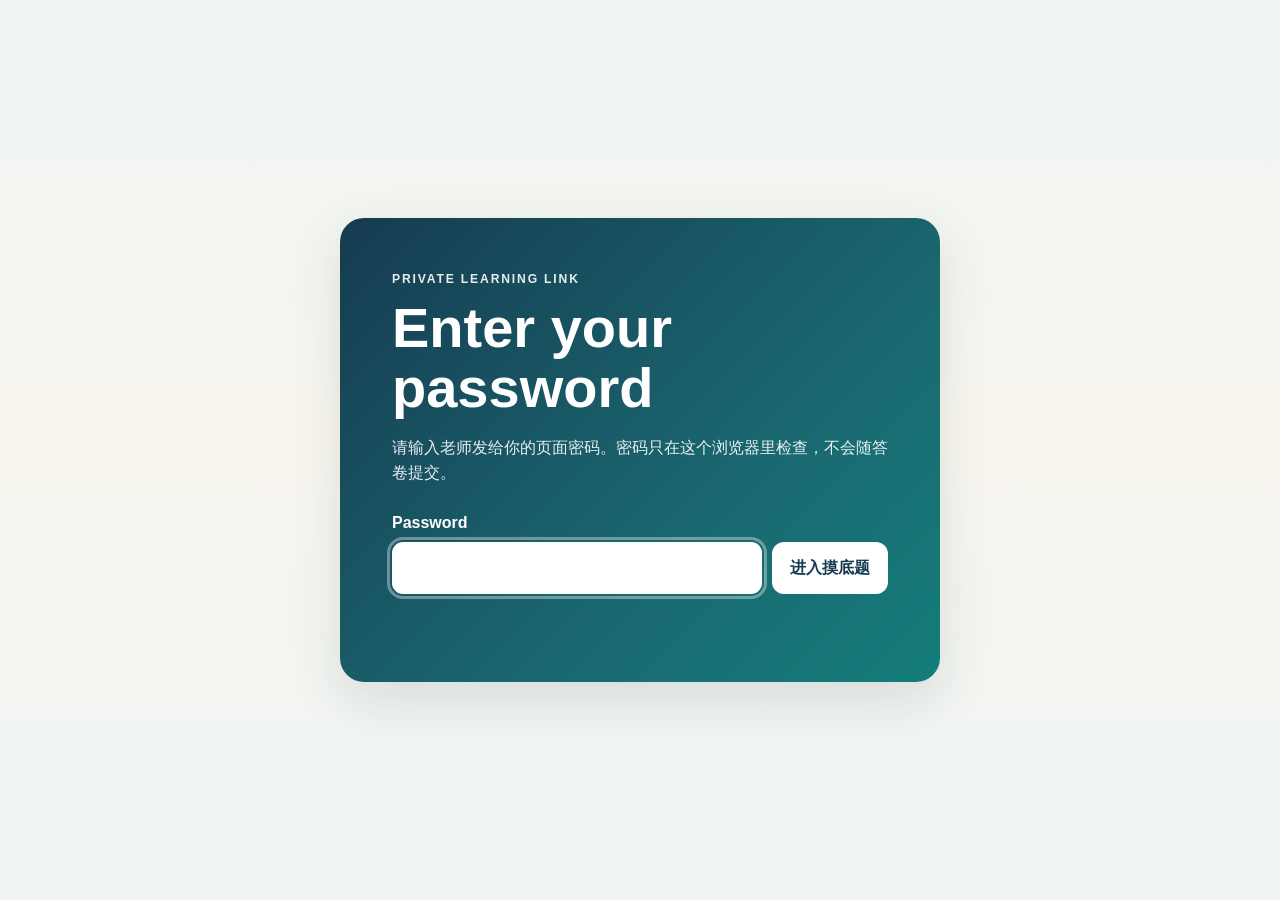
==== index.html @ 0110b1d1 "feat: publish Emily English diagnostics" ====
<!doctype html>
<html lang="zh-CN" data-access-page="gate">
<head>
  <meta charset="utf-8">
  <meta name="viewport" content="width=device-width,initial-scale=1">
  <meta name="robots" content="noindex,nofollow,noarchive">
  <meta name="description" content="Emily A2 and B1 English diagnostic tests">
  <link rel="icon" href="data:,">
  <link rel="stylesheet" href="assets/styles.css?v=20260820-1">
  <script src="assets/access.js?v=20260820-1" defer></script>
  <title>Emily English Diagnostic</title>
</head>
<body>
  <main class="access-shell" id="access-gate">
    <section class="access-card" aria-labelledby="access-title">
      <p class="eyebrow">PRIVATE LEARNING LINK</p>
      <h1 id="access-title">Enter your password</h1>
      <p>请输入老师发给你的页面密码。密码只在这个浏览器里检查，不会随答卷提交。</p>
      <form id="access-form" novalidate>
        <label for="access-password">Password</label>
        <div class="access-controls">
          <input id="access-password" name="password" type="password" autocomplete="current-password" required>
          <button class="button button-primary" type="submit">进入摸底题</button>
        </div>
        <p class="access-status" id="access-status" role="status" aria-live="polite"></p>
      </form>
    </section>
  </main>
  <div id="diagnostic-content" hidden>
    <a class="skip-link" href="#main">跳到主要内容</a>
    <main class="site-shell" id="main">
    <header class="hero">
      <p class="eyebrow">ENGLISH DIAGNOSTIC</p>
      <h1>Emily's English starting point</h1>
      <p>两套独立摸底题帮助我们看清 Grammar、Vocabulary、Reading 和 Listening 的当前起点，再安排通往 B1 的学习路线。</p>
    </header>
    <section class="intro-card">
      <h2>How to complete the tests</h2>
      <p>建议先完成 A2，再完成 B1。每套约 55 分钟，Listening 每段最多播放两遍。可以分两次完成；草稿会保存在当前设备。</p>
      <p><strong>正式提交后：</strong>答案会锁定，马上显示分数、错题、可接受答案和原因。</p>
    </section>
    <section class="test-grid" aria-label="Diagnostic tests">
      <article class="test-card">
        <span class="level-chip">A2</span>
        <h2>A2 Diagnostic</h2>
        <p>先检查日常英语基础是否稳定。</p>
        <ul><li>48 questions</li><li>Grammar · Vocabulary · Reading · Listening</li><li>Two short human-narrated recordings</li></ul>
        <a class="button button-primary" href="test/a2/">开始 A2</a>
      </article>
      <article class="test-card">
        <span class="level-chip">B1</span>
        <h2>B1 Diagnostic</h2>
        <p>再检查较长文本、连接关系和听力细节。</p>
        <ul><li>48 questions</li><li>Grammar · Vocabulary · Reading · Listening</li><li>Two longer human-narrated recordings</li></ul>
        <a class="button button-primary" href="test/b1/">开始 B1</a>
      </article>
    </section>
    <section class="source-boundary">
      <strong>Important:</strong> 这是一次摸底，不是等级证书。结果会用来确定下一阶段的学习重点，不会单独证明已经达到或掌握某个 CEFR 等级。
    </section>
    <footer class="site-footer">Prepared for Emily · Private learning link · Do not forward</footer>
    </main>
  </div>
</body>
</html>
---- assets/styles.css ----
:root{--ink:#1b2a35;--muted:#5f6f79;--paper:#fffdf8;--wash:#f2f6f5;--navy:#163b50;--teal:#147d7a;--mint:#dff3ec;--gold:#d79a2b;--goldwash:#fff3d5;--line:#d9e2df;--green:#287451;--greenwash:#e8f6ee;--red:#a93f46;--redwash:#fff0f0;--shadow:0 18px 52px rgba(24,57,69,.12)}
[hidden]{display:none!important}
*{box-sizing:border-box}html{scroll-behavior:smooth}body{margin:0;background:linear-gradient(180deg,#eef5f3 0,#f8f5ee 48%,#eef5f3 100%);color:var(--ink);font:16px/1.6 -apple-system,BlinkMacSystemFont,"Segoe UI",sans-serif}a{color:var(--teal)}button,input{font:inherit}.skip-link{position:absolute;left:-9999px}.skip-link:focus{left:14px;top:14px;z-index:20;background:#fff;padding:8px 12px;border-radius:8px}.access-shell{min-height:100vh;display:grid;place-items:center;padding:22px}.access-card{width:min(600px,100%);padding:clamp(28px,6vw,52px);border-radius:24px;color:#fff;background:linear-gradient(135deg,var(--navy),#1a6870 62%,var(--teal));box-shadow:var(--shadow)}.access-card h1{font-size:clamp(2rem,7vw,3.5rem);line-height:1.08;margin:.2rem 0 1rem}.access-card p{color:rgba(255,255,255,.9)}.access-card label{display:block;font-weight:800;margin:24px 0 7px}.access-controls{display:grid;grid-template-columns:1fr auto;gap:10px}.access-controls input{min-width:0;padding:11px 12px;border:2px solid transparent;border-radius:11px}.access-controls input:focus{outline:3px solid rgba(255,255,255,.36);outline-offset:2px}.access-controls .button-primary{background:#fff;color:var(--navy)}.access-status{min-height:1.6em;margin:.65rem 0 0;font-weight:750}.site-shell{width:min(1120px,calc(100% - 28px));margin:24px auto 56px}.hero,.exam-hero{padding:clamp(30px,6vw,66px);border-radius:28px;color:#fff;background:linear-gradient(135deg,var(--navy),#1a6870 62%,var(--teal));box-shadow:var(--shadow);position:relative;overflow:hidden}.hero:after,.exam-hero:after{content:"";position:absolute;width:260px;height:260px;border-radius:50%;right:-90px;top:-120px;background:rgba(255,255,255,.09)}.eyebrow{margin:0 0 8px;font-size:.76rem;font-weight:800;letter-spacing:.15em;text-transform:uppercase}.hero h1,.exam-hero h1{font-size:clamp(2.3rem,7vw,4.8rem);line-height:1.02;margin:.2rem 0 1rem;max-width:850px}.hero p,.exam-hero p{max-width:760px;margin:.5rem 0;color:rgba(255,255,255,.9)}.intro-card,.test-card,.section-card,.result-panel,.progress-bar,.source-boundary{background:var(--paper);border:1px solid var(--line);border-radius:20px;box-shadow:0 10px 34px rgba(24,57,69,.08)}.intro-card{margin:24px 0;padding:24px 28px}.intro-card h2{margin:0 0 8px}.test-grid{display:grid;grid-template-columns:repeat(2,minmax(0,1fr));gap:20px;margin:20px 0}.test-card{padding:26px;display:flex;flex-direction:column;align-items:flex-start}.level-chip{display:inline-flex;padding:5px 11px;border-radius:999px;background:var(--mint);color:var(--green);font-weight:800}.test-card h2{font-size:1.8rem;margin:14px 0 6px}.test-card ul{padding-left:1.2rem;margin:.5rem 0 1.4rem}.button{display:inline-flex;align-items:center;justify-content:center;min-height:46px;border:0;border-radius:12px;padding:10px 18px;font-weight:800;cursor:pointer;text-decoration:none}.button-primary{background:var(--teal);color:#fff}.button-secondary{background:#fff;color:var(--navy);border:1px solid var(--line)}.button:disabled{opacity:.55;cursor:not-allowed}.small{font-size:.88rem;color:var(--muted)}.site-footer{padding:22px 4px;color:var(--muted);font-size:.88rem}.exam-shell{width:min(1000px,calc(100% - 24px));margin:18px auto 80px}.exam-nav{display:flex;justify-content:space-between;align-items:center;margin:0 2px 12px}.exam-nav a{text-decoration:none;font-weight:750}.exam-hero{border-radius:22px;padding:34px 38px}.exam-hero h1{font-size:clamp(2rem,6vw,3.7rem)}.exam-meta{display:flex;flex-wrap:wrap;gap:10px;margin-top:18px}.exam-meta span{padding:6px 10px;border-radius:999px;background:rgba(255,255,255,.14);font-size:.88rem}.instructions{margin:18px 0;padding:18px 21px;border-radius:16px;background:var(--goldwash);border-left:5px solid var(--gold)}.instructions strong{display:block;color:#69470e}.progress-bar{position:sticky;top:8px;z-index:8;margin:16px 0;padding:12px 16px;display:grid;grid-template-columns:1fr auto;gap:7px 14px;align-items:center}.progress-track{height:9px;border-radius:999px;background:#e5ece9;overflow:hidden;grid-column:1/-1}.progress-fill{height:100%;width:0;background:linear-gradient(90deg,var(--teal),#5cb987);transition:width .2s}.section-card{margin:20px 0;padding:clamp(20px,4vw,34px)}.section-head{border-bottom:1px solid var(--line);padding-bottom:13px;margin-bottom:18px}.section-head h2{margin:0;font-size:1.75rem}.section-head p{margin:5px 0;color:var(--muted)}.task{margin:25px 0 36px}.task>header h3{font-size:1.3rem;margin:0 0 4px}.task>header p{margin:.2rem 0 1rem;color:var(--muted)}.passage{padding:20px 22px;background:#f8faf8;border:1px solid var(--line);border-radius:14px;margin:14px 0 20px}.passage h3{margin-top:0}.question{border:1px solid var(--line);border-radius:14px;padding:16px 18px;margin:13px 0;min-inline-size:0}.question legend{font-weight:760;padding:0 6px;max-width:100%}.question legend span{display:inline-flex;min-width:42px;color:var(--teal)}.choices{display:grid;gap:8px;margin-top:12px}.choices label{display:flex;gap:10px;align-items:flex-start;padding:10px 12px;border:1px solid #e1e8e5;border-radius:10px;cursor:pointer;background:#fff}.choices label:has(input:checked){border-color:var(--teal);background:#eff9f6}.choices input{margin-top:.32rem;accent-color:var(--teal)}.choice-letter{font-weight:850;color:var(--navy);min-width:22px}.short-answer{display:block;margin-top:12px}.short-answer span{display:block;color:var(--muted);font-size:.86rem}.short-answer input{width:100%;margin-top:5px;padding:11px 12px;border:1px solid #bdcac6;border-radius:9px;background:#fff}.audio-card{padding:17px;background:var(--mint);border-radius:14px;margin:14px 0}.audio-card audio{width:100%;margin:8px 0}.audio-state{margin:0;color:var(--green);font-size:.88rem;font-weight:700}.credit{font-size:.82rem;color:var(--muted);margin-top:8px}.credit summary{cursor:pointer}.submit-zone{margin:24px 0;padding:24px;border-radius:20px;background:var(--navy);color:#fff;box-shadow:var(--shadow);display:flex;gap:18px;align-items:center;justify-content:space-between}.submit-zone p{margin:0;color:rgba(255,255,255,.86)}.submit-zone .button{flex:0 0 auto}.feedback{margin:14px -4px -4px;padding:13px 15px;border-radius:10px;background:#f7f8f8}.feedback p{margin:.25rem 0}.question.correct{border-color:#7bb995;background:var(--greenwash)}.question.incorrect{border-color:#d88b90;background:var(--redwash)}.question.correct .feedback{background:#dff1e7}.question.incorrect .feedback{background:#ffe4e4}.result-panel{margin:22px 0;padding:clamp(24px,5vw,40px)}.result-panel h2{font-size:2.4rem;margin:.2rem 0}.result-grid{display:grid;grid-template-columns:repeat(5,minmax(0,1fr));gap:10px;margin:18px 0}.result-grid div{padding:13px;border-radius:12px;background:#f0f6f4;text-align:center}.result-grid strong{display:block;font-size:1.45rem;color:var(--navy)}.result-grid span{font-size:.78rem;color:var(--muted)}.interpretation{padding:14px 16px;border-left:5px solid var(--gold);background:var(--goldwash);border-radius:10px}dialog{border:0;border-radius:18px;padding:0;box-shadow:0 28px 90px rgba(0,0,0,.28);max-width:520px;width:calc(100% - 28px)}dialog::backdrop{background:rgba(14,28,36,.6)}.dialog-body{padding:25px}.dialog-body h2{margin-top:0}.dialog-actions{display:flex;justify-content:flex-end;gap:10px;margin-top:20px}.receipt-frame{position:absolute;width:1px;height:1px;border:0;clip:rect(0,0,0,0);overflow:hidden}.source-boundary{padding:17px 20px;margin:18px 0;color:var(--muted)}
@media(max-width:720px){.access-controls{grid-template-columns:1fr}.access-controls .button{width:100%}.test-grid{grid-template-columns:1fr}.hero,.exam-hero{border-radius:20px;padding:30px 24px}.exam-shell,.site-shell{width:min(100% - 18px,1000px);margin-top:9px}.section-card{padding:20px 14px}.question{padding:14px 12px}.progress-bar{top:4px}.submit-zone{align-items:stretch;flex-direction:column}.result-grid{grid-template-columns:repeat(2,1fr)}.result-grid div:first-child{grid-column:1/-1}.dialog-actions{flex-direction:column-reverse}.dialog-actions .button{width:100%}}
@media print{@page{margin:12mm}body{background:#fff;font-size:10pt}.exam-nav,.progress-bar,.submit-zone,dialog,.audio-card audio,.button{display:none!important}.exam-shell{width:100%;margin:0}.exam-hero,.section-card,.result-panel{box-shadow:none;border-radius:0}.exam-hero{color:#111;background:#fff;border-bottom:2px solid #111;padding:12px 0}.exam-hero p{color:#333}.exam-meta span{color:#333;border:1px solid #bbb}.section-card{border:0;padding:18px 0}.question,.passage,.audio-card{break-inside:avoid}.result-panel{border:1px solid #bbb}}
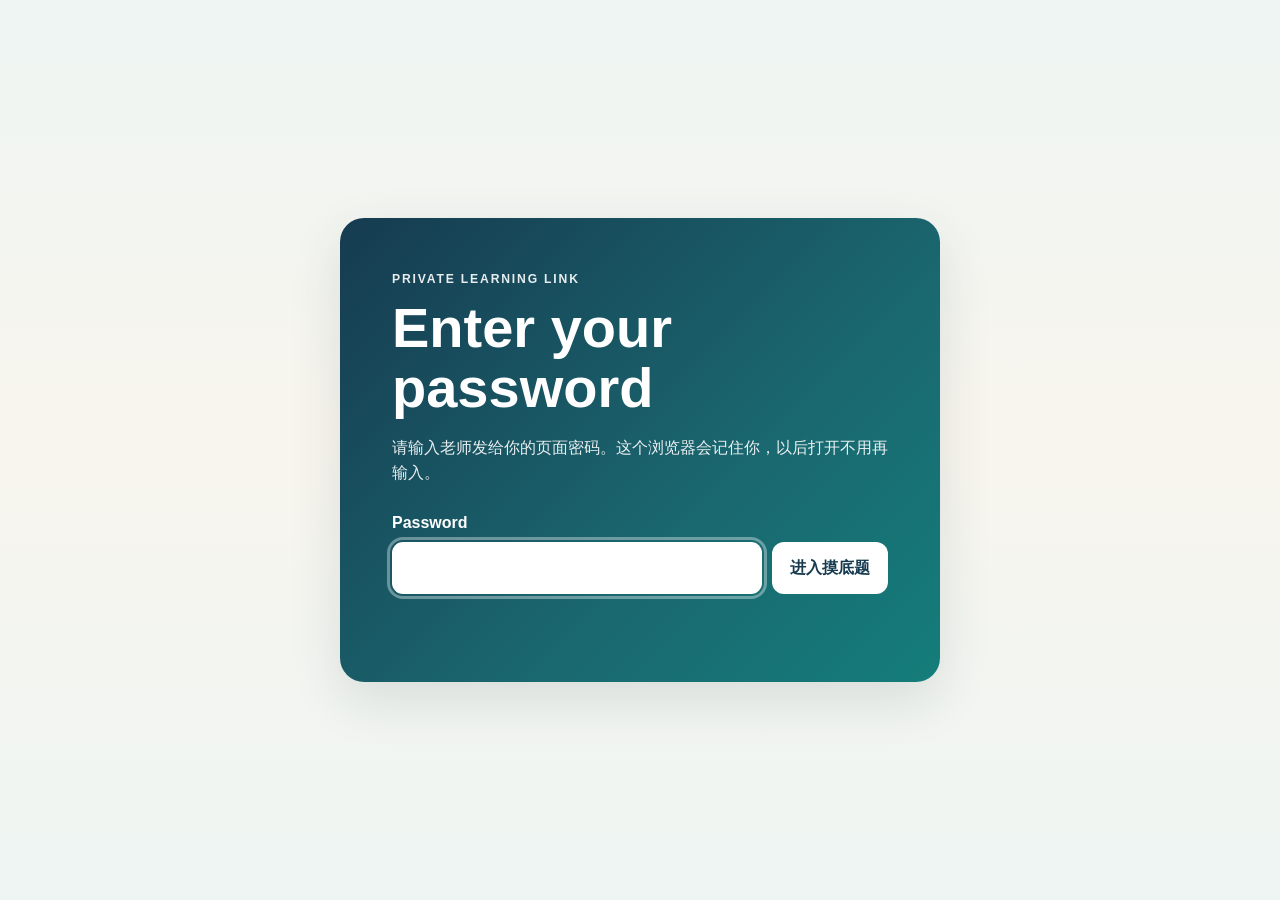
==== commit af45c35e: "Remember sign-in per browser and hold results when the course is not active The password is now chec" ====
--- a/index.html
+++ b/index.html
@@ -6,8 +6,9 @@
   <meta name="robots" content="noindex,nofollow,noarchive">
   <meta name="description" content="Emily A2 and B1 English diagnostic tests">
   <link rel="icon" href="data:,">
-  <link rel="stylesheet" href="assets/styles.css?v=20260820-1">
-  <script src="assets/access.js?v=20260820-1" defer></script>
+  <link rel="stylesheet" href="assets/styles.css?v=20261111-1">
+  <script src="assets/config.js?v=20261111-1" defer></script>
+  <script src="assets/access.js?v=20261111-1" defer></script>
   <title>Emily English Diagnostic</title>
 </head>
 <body>
@@ -15,7 +16,7 @@
     <section class="access-card" aria-labelledby="access-title">
       <p class="eyebrow">PRIVATE LEARNING LINK</p>
       <h1 id="access-title">Enter your password</h1>
-      <p>请输入老师发给你的页面密码。密码只在这个浏览器里检查，不会随答卷提交。</p>
+      <p>请输入老师发给你的页面密码。这个浏览器会记住你，以后打开不用再输入。</p>
       <form id="access-form" novalidate>
         <label for="access-password">Password</label>
         <div class="access-controls">
@@ -29,6 +30,7 @@
   <div id="diagnostic-content" hidden>
     <a class="skip-link" href="#main">跳到主要内容</a>
     <main class="site-shell" id="main">
+    <p class="access-retry" id="access-retry" role="status" hidden><span>暂时无法连接，请检查网络后重试。</span> <button class="button button-secondary" type="button" id="access-retry-button">重试</button></p>
     <header class="hero">
       <p class="eyebrow">ENGLISH DIAGNOSTIC</p>
       <h1>Emily's English starting point</h1>
--- a/assets/styles.css
+++ b/assets/styles.css
@@ -2,4 +2,135 @@
 [hidden]{display:none!important}
 *{box-sizing:border-box}html{scroll-behavior:smooth}body{margin:0;background:linear-gradient(180deg,#eef5f3 0,#f8f5ee 48%,#eef5f3 100%);color:var(--ink);font:16px/1.6 -apple-system,BlinkMacSystemFont,"Segoe UI",sans-serif}a{color:var(--teal)}button,input{font:inherit}.skip-link{position:absolute;left:-9999px}.skip-link:focus{left:14px;top:14px;z-index:20;background:#fff;padding:8px 12px;border-radius:8px}.access-shell{min-height:100vh;display:grid;place-items:center;padding:22px}.access-card{width:min(600px,100%);padding:clamp(28px,6vw,52px);border-radius:24px;color:#fff;background:linear-gradient(135deg,var(--navy),#1a6870 62%,var(--teal));box-shadow:var(--shadow)}.access-card h1{font-size:clamp(2rem,7vw,3.5rem);line-height:1.08;margin:.2rem 0 1rem}.access-card p{color:rgba(255,255,255,.9)}.access-card label{display:block;font-weight:800;margin:24px 0 7px}.access-controls{display:grid;grid-template-columns:1fr auto;gap:10px}.access-controls input{min-width:0;padding:11px 12px;border:2px solid transparent;border-radius:11px}.access-controls input:focus{outline:3px solid rgba(255,255,255,.36);outline-offset:2px}.access-controls .button-primary{background:#fff;color:var(--navy)}.access-status{min-height:1.6em;margin:.65rem 0 0;font-weight:750}.site-shell{width:min(1120px,calc(100% - 28px));margin:24px auto 56px}.hero,.exam-hero{padding:clamp(30px,6vw,66px);border-radius:28px;color:#fff;background:linear-gradient(135deg,var(--navy),#1a6870 62%,var(--teal));box-shadow:var(--shadow);position:relative;overflow:hidden}.hero:after,.exam-hero:after{content:"";position:absolute;width:260px;height:260px;border-radius:50%;right:-90px;top:-120px;background:rgba(255,255,255,.09)}.eyebrow{margin:0 0 8px;font-size:.76rem;font-weight:800;letter-spacing:.15em;text-transform:uppercase}.hero h1,.exam-hero h1{font-size:clamp(2.3rem,7vw,4.8rem);line-height:1.02;margin:.2rem 0 1rem;max-width:850px}.hero p,.exam-hero p{max-width:760px;margin:.5rem 0;color:rgba(255,255,255,.9)}.intro-card,.test-card,.section-card,.result-panel,.progress-bar,.source-boundary{background:var(--paper);border:1px solid var(--line);border-radius:20px;box-shadow:0 10px 34px rgba(24,57,69,.08)}.intro-card{margin:24px 0;padding:24px 28px}.intro-card h2{margin:0 0 8px}.test-grid{display:grid;grid-template-columns:repeat(2,minmax(0,1fr));gap:20px;margin:20px 0}.test-card{padding:26px;display:flex;flex-direction:column;align-items:flex-start}.level-chip{display:inline-flex;padding:5px 11px;border-radius:999px;background:var(--mint);color:var(--green);font-weight:800}.test-card h2{font-size:1.8rem;margin:14px 0 6px}.test-card ul{padding-left:1.2rem;margin:.5rem 0 1.4rem}.button{display:inline-flex;align-items:center;justify-content:center;min-height:46px;border:0;border-radius:12px;padding:10px 18px;font-weight:800;cursor:pointer;text-decoration:none}.button-primary{background:var(--teal);color:#fff}.button-secondary{background:#fff;color:var(--navy);border:1px solid var(--line)}.button:disabled{opacity:.55;cursor:not-allowed}.small{font-size:.88rem;color:var(--muted)}.site-footer{padding:22px 4px;color:var(--muted);font-size:.88rem}.exam-shell{width:min(1000px,calc(100% - 24px));margin:18px auto 80px}.exam-nav{display:flex;justify-content:space-between;align-items:center;margin:0 2px 12px}.exam-nav a{text-decoration:none;font-weight:750}.exam-hero{border-radius:22px;padding:34px 38px}.exam-hero h1{font-size:clamp(2rem,6vw,3.7rem)}.exam-meta{display:flex;flex-wrap:wrap;gap:10px;margin-top:18px}.exam-meta span{padding:6px 10px;border-radius:999px;background:rgba(255,255,255,.14);font-size:.88rem}.instructions{margin:18px 0;padding:18px 21px;border-radius:16px;background:var(--goldwash);border-left:5px solid var(--gold)}.instructions strong{display:block;color:#69470e}.progress-bar{position:sticky;top:8px;z-index:8;margin:16px 0;padding:12px 16px;display:grid;grid-template-columns:1fr auto;gap:7px 14px;align-items:center}.progress-track{height:9px;border-radius:999px;background:#e5ece9;overflow:hidden;grid-column:1/-1}.progress-fill{height:100%;width:0;background:linear-gradient(90deg,var(--teal),#5cb987);transition:width .2s}.section-card{margin:20px 0;padding:clamp(20px,4vw,34px)}.section-head{border-bottom:1px solid var(--line);padding-bottom:13px;margin-bottom:18px}.section-head h2{margin:0;font-size:1.75rem}.section-head p{margin:5px 0;color:var(--muted)}.task{margin:25px 0 36px}.task>header h3{font-size:1.3rem;margin:0 0 4px}.task>header p{margin:.2rem 0 1rem;color:var(--muted)}.passage{padding:20px 22px;background:#f8faf8;border:1px solid var(--line);border-radius:14px;margin:14px 0 20px}.passage h3{margin-top:0}.question{border:1px solid var(--line);border-radius:14px;padding:16px 18px;margin:13px 0;min-inline-size:0}.question legend{font-weight:760;padding:0 6px;max-width:100%}.question legend span{display:inline-flex;min-width:42px;color:var(--teal)}.choices{display:grid;gap:8px;margin-top:12px}.choices label{display:flex;gap:10px;align-items:flex-start;padding:10px 12px;border:1px solid #e1e8e5;border-radius:10px;cursor:pointer;background:#fff}.choices label:has(input:checked){border-color:var(--teal);background:#eff9f6}.choices input{margin-top:.32rem;accent-color:var(--teal)}.choice-letter{font-weight:850;color:var(--navy);min-width:22px}.short-answer{display:block;margin-top:12px}.short-answer span{display:block;color:var(--muted);font-size:.86rem}.short-answer input{width:100%;margin-top:5px;padding:11px 12px;border:1px solid #bdcac6;border-radius:9px;background:#fff}.audio-card{padding:17px;background:var(--mint);border-radius:14px;margin:14px 0}.audio-card audio{width:100%;margin:8px 0}.audio-state{margin:0;color:var(--green);font-size:.88rem;font-weight:700}.credit{font-size:.82rem;color:var(--muted);margin-top:8px}.credit summary{cursor:pointer}.submit-zone{margin:24px 0;padding:24px;border-radius:20px;background:var(--navy);color:#fff;box-shadow:var(--shadow);display:flex;gap:18px;align-items:center;justify-content:space-between}.submit-zone p{margin:0;color:rgba(255,255,255,.86)}.submit-zone .button{flex:0 0 auto}.feedback{margin:14px -4px -4px;padding:13px 15px;border-radius:10px;background:#f7f8f8}.feedback p{margin:.25rem 0}.question.correct{border-color:#7bb995;background:var(--greenwash)}.question.incorrect{border-color:#d88b90;background:var(--redwash)}.question.correct .feedback{background:#dff1e7}.question.incorrect .feedback{background:#ffe4e4}.result-panel{margin:22px 0;padding:clamp(24px,5vw,40px)}.result-panel h2{font-size:2.4rem;margin:.2rem 0}.result-grid{display:grid;grid-template-columns:repeat(5,minmax(0,1fr));gap:10px;margin:18px 0}.result-grid div{padding:13px;border-radius:12px;background:#f0f6f4;text-align:center}.result-grid strong{display:block;font-size:1.45rem;color:var(--navy)}.result-grid span{font-size:.78rem;color:var(--muted)}.interpretation{padding:14px 16px;border-left:5px solid var(--gold);background:var(--goldwash);border-radius:10px}dialog{border:0;border-radius:18px;padding:0;box-shadow:0 28px 90px rgba(0,0,0,.28);max-width:520px;width:calc(100% - 28px)}dialog::backdrop{background:rgba(14,28,36,.6)}.dialog-body{padding:25px}.dialog-body h2{margin-top:0}.dialog-actions{display:flex;justify-content:flex-end;gap:10px;margin-top:20px}.receipt-frame{position:absolute;width:1px;height:1px;border:0;clip:rect(0,0,0,0);overflow:hidden}.source-boundary{padding:17px 20px;margin:18px 0;color:var(--muted)}
 @media(max-width:720px){.access-controls{grid-template-columns:1fr}.access-controls .button{width:100%}.test-grid{grid-template-columns:1fr}.hero,.exam-hero{border-radius:20px;padding:30px 24px}.exam-shell,.site-shell{width:min(100% - 18px,1000px);margin-top:9px}.section-card{padding:20px 14px}.question{padding:14px 12px}.progress-bar{top:4px}.submit-zone{align-items:stretch;flex-direction:column}.result-grid{grid-template-columns:repeat(2,1fr)}.result-grid div:first-child{grid-column:1/-1}.dialog-actions{flex-direction:column-reverse}.dialog-actions .button{width:100%}}
-@media print{@page{margin:12mm}body{background:#fff;font-size:10pt}.exam-nav,.progress-bar,.submit-zone,dialog,.audio-card audio,.button{display:none!important}.exam-shell{width:100%;margin:0}.exam-hero,.section-card,.result-panel{box-shadow:none;border-radius:0}.exam-hero{color:#111;background:#fff;border-bottom:2px solid #111;padding:12px 0}.exam-hero p{color:#333}.exam-meta span{color:#333;border:1px solid #bbb}.section-card{border:0;padding:18px 0}.question,.passage,.audio-card{break-inside:avoid}.result-panel{border:1px solid #bbb}}
+.result-overview{display:grid;grid-template-columns:repeat(4,minmax(0,1fr));gap:10px;margin:18px 0}.result-overview div{padding:13px;border-radius:12px;background:#f0f6f4;text-align:center}.result-overview strong{display:block;font-size:1.45rem;color:var(--navy)}.result-overview span{font-size:.78rem;color:var(--muted)}.result-subheading{margin:24px 0 4px}.result-panel .result-grid{grid-template-columns:repeat(4,minmax(0,1fr));margin:10px 0 18px}.mistake-review{margin:28px 0 20px;padding-top:22px;border-top:1px solid var(--line)}.mistake-review h3{font-size:1.5rem;margin:0}.mistake-list{display:grid;gap:12px;margin:16px 0}.mistake-card{padding:16px 18px;border:1px solid #d88b90;border-radius:14px;background:var(--redwash)}.mistake-heading{display:flex;justify-content:space-between;gap:12px;align-items:center}.mistake-heading strong{color:var(--red)}.mistake-heading span{font-size:.82rem;color:var(--muted)}.mistake-prompt{margin:8px 0 12px;font-weight:750}.answer-comparison{display:grid;grid-template-columns:1fr 1fr;gap:10px}.answer-comparison div{padding:11px 12px;border-radius:10px;background:#fff}.answer-comparison span{display:block;color:var(--muted);font-size:.78rem}.answer-comparison strong{display:block;margin-top:2px}.mistake-explanation{margin:12px 0 0}.mistake-review+.button{margin-top:4px}
+@media(max-width:720px){.result-overview,.result-panel .result-grid,.answer-comparison{grid-template-columns:1fr}.result-grid div:first-child{grid-column:auto}}
+@media print{@page{margin:12mm}body{background:#fff;font-size:10pt}.exam-nav,.progress-bar,.submit-zone,dialog,.audio-card audio,.button{display:none!important}.exam-shell{width:100%;margin:0}.exam-hero,.section-card,.result-panel{box-shadow:none;border-radius:0}.exam-hero{color:#111;background:#fff;border-bottom:2px solid #111;padding:12px 0}.exam-hero p{color:#333}.exam-meta span{color:#333;border:1px solid #bbb}.section-card{border:0;padding:18px 0}.question,.passage,.audio-card,.mistake-card{break-inside:avoid}.result-panel{border:1px solid #bbb}}
+/* Window adaptation, 2026-11-04. Screen only; print rules above are unchanged. */
+@media screen{
+.site-shell,.exam-shell,.section-card,.task,.question,.passage,.result-panel,.mistake-card,.submit-zone,.intro-card,.test-card{min-width:0}
+.submit-zone>div,.mistake-heading>*,.answer-comparison>div,.result-grid>div,.result-overview>div,.choices label>*,.progress-bar>*{min-width:0}
+img,audio,video{max-width:100%}img,video{height:auto}
+pre{max-width:100%;white-space:pre-wrap;overflow-wrap:anywhere}
+.button,button{white-space:normal}
+/* Learner-entered answers, keys and explanations wrap inside their own card. */
+.question legend,.feedback,.mistake-prompt,.mistake-explanation,.answer-comparison strong,.short-answer span{overflow-wrap:anywhere}
+.choices label>span:last-child{overflow-wrap:anywhere}
+/* Any authored passage or result table scrolls in its own wrapper, never widening the pane. */
+.passage table:not([hidden]),.result-panel table:not([hidden]),.mistake-card table:not([hidden]){display:block;max-width:100%;min-width:0;overflow-x:auto;overflow-wrap:normal}
+/* Clear the sticky progress bar when a question, panel or field is scrolled to. */
+.question,.task,.section-card,.result-panel,.passage{scroll-margin-top:96px}
+}
+/* Reading panes, 2026-11-04.
+   Each reading task already holds its own passage plus its own six questions, so the
+   existing article.task is the pane pair: no wrapper is inserted and no node is moved.
+   That is deliberate — paper-editor.js anchors every saved annotation with an
+   elementPath() selector rooted at #exam-form, and syncPositions() hides any item whose
+   selector stops resolving, so adding a wrapper level would hide saved marks.
+   Panes need real width and real height to beat ordinary flow, hence both queries.
+   Screen only: print keeps the original passage-then-questions order from the DOM. */
+@media screen and (min-width:880px) and (min-height:560px){
+.section-card[data-section="Reading"] .task{
+ --reading-pane:min(72dvh,720px);
+ display:grid;grid-template-columns:minmax(0,1fr) minmax(0,1fr);
+ column-gap:26px;row-gap:0;align-items:start;
+ max-height:var(--reading-pane);overflow:auto;scrollbar-gutter:stable
+}
+.section-card[data-section="Reading"] .task>*{grid-column:1;min-width:0}
+.section-card[data-section="Reading"] .task>header{grid-column:1/-1}
+/* The passage holds column 1 for the whole run of questions and stays open while they scroll. */
+.section-card[data-section="Reading"] .task>.passage{
+ grid-column:1;grid-row:2/span 13;
+ position:sticky;top:0;align-self:start;margin:0;
+ max-height:calc(var(--reading-pane) - 26px);
+ overflow:auto;overscroll-behavior:contain;scrollbar-gutter:stable
+}
+.section-card[data-section="Reading"] .task>.question{grid-column:2;margin:0 0 13px}
+.section-card[data-section="Reading"] .task>.question:last-of-type{margin-bottom:0}
+.section-card[data-section="Reading"] .task>.passage,.section-card[data-section="Reading"] .task>.question{scroll-margin-top:12px}
+}
+@media screen and (max-width:420px){
+.hero,.exam-hero{padding:22px 18px}
+.hero h1,.exam-hero h1{font-size:clamp(1.6rem,8.5vw,2.3rem);max-width:none}
+.hero p,.exam-hero p{font-size:.95rem}
+.exam-nav{flex-wrap:wrap;gap:2px 10px}
+.exam-meta{margin-top:12px;gap:6px}
+.exam-meta span{padding:4px 8px;font-size:.8rem}
+.instructions{padding:14px 15px;font-size:.93rem}
+/* Both labels get the full width instead of being squeezed into two columns. */
+.progress-bar{grid-template-columns:minmax(0,1fr);padding:10px 12px;gap:4px 10px}
+.section-card{padding:16px 12px}
+.section-head{padding-bottom:10px;margin-bottom:14px}
+.section-head h2{font-size:1.4rem}
+.task>header h3{font-size:1.15rem}
+.passage{padding:16px 15px}
+.result-panel h2{font-size:1.9rem}
+.mistake-heading{flex-wrap:wrap;gap:4px 12px}
+}
+/* Short windows, including 200% zoom and landscape phones: the header gives back answer space. */
+@media screen and (max-height:500px){
+.access-shell{min-height:100dvh;padding:12px}
+.access-card{padding:18px 20px;border-radius:16px}
+.access-card h1{font-size:clamp(1.4rem,3.4vw,2rem);margin:.1rem 0 .5rem}
+.access-card label{margin:12px 0 5px}
+.eyebrow{margin-bottom:4px}
+.site-shell{margin:12px auto 32px}
+.exam-shell{margin:10px auto 48px}
+.exam-nav{margin-bottom:8px}
+.hero,.exam-hero{padding:16px 20px;border-radius:14px}
+.hero h1,.exam-hero h1{font-size:clamp(1.3rem,3.2vw,1.9rem);line-height:1.12;margin:.1rem 0 .4rem;max-width:none}
+.hero p,.exam-hero p{margin:.25rem 0;font-size:.92rem}
+.exam-meta{margin-top:8px;gap:6px}
+.exam-meta span{padding:3px 8px;font-size:.78rem}
+.intro-card{margin:12px 0;padding:14px 16px}
+.instructions{margin:10px 0;padding:10px 13px;font-size:.9rem}
+.progress-bar{top:4px;margin:9px 0;padding:8px 12px;gap:5px 12px}
+.section-card{margin:12px 0}
+.section-head{padding-bottom:9px;margin-bottom:13px}
+.section-head h2{font-size:1.3rem}
+.task{margin:16px 0 24px}
+.task>header h3{font-size:1.1rem}
+.task>header p{margin:.2rem 0 .7rem}
+.result-panel h2{font-size:1.8rem}
+.question,.task,.section-card,.result-panel,.passage{scroll-margin-top:72px}
+}
+/* Narrow and short-window reading panes, 2026-11-04.
+   Same independent-pane contract as the wide layout, stacked instead of side by side:
+   the bounded task is the questions' scroller, the passage is sticky at its top with its
+   own bounded height and overflow, and the question rows run beneath it. The task header
+   scrolls away inside the task while the passage stays visible. Still no DOM change, so
+   every elementPath() annotation selector keeps resolving.
+   Applies whenever the wide pane query does not: narrow width, or any short window. */
+@media screen and (max-width:879px),screen and (min-width:880px) and (max-height:559px){
+.section-card[data-section="Reading"] .task{
+ --reading-pane:min(84dvh,720px);
+ --reading-passage:calc(var(--reading-pane) * .4);
+ max-height:var(--reading-pane);overflow:auto;overscroll-behavior-x:contain;
+ scrollbar-gutter:stable;
+ /* Keyboard focus and scrollIntoView land below the sticky passage, never behind it. */
+ scroll-padding-top:calc(var(--reading-passage) + 16px)
+}
+.section-card[data-section="Reading"] .task>.passage{
+ /* Already opaque; named here so the sticky layer has one themeable source of truth. */
+ --passage-bg:#f8faf8;background:var(--passage-bg);
+ position:sticky;top:0;z-index:3;
+ max-height:var(--reading-passage);min-height:4.6em;
+ overflow:auto;overscroll-behavior:contain;scrollbar-gutter:stable;
+ margin:0 0 14px;
+ border-bottom:1px solid var(--line);
+ box-shadow:0 8px 16px -8px rgba(24,57,69,.22)
+}
+/* The container's scroll-padding does the offsetting; no second allowance here. */
+.section-card[data-section="Reading"] .task>.question{scroll-margin-top:0}
+.section-card[data-section="Reading"] .task>.question:last-of-type{margin-bottom:0}
+}
+/* Short windows keep the 40/60 passage-to-questions split on a smaller pane. */
+@media screen and (max-height:559px){
+.section-card[data-section="Reading"] .task{--reading-pane:min(88dvh,430px)}
+}
+/* Sign-in kept on a failed connection, and the waiting receipt, 2026-11-11. */
+.access-retry{display:flex;flex-wrap:wrap;align-items:center;gap:8px 14px;margin:0 0 14px;padding:12px 16px;border-radius:14px;background:var(--goldwash);border-left:5px solid var(--gold);color:#69470e;font-weight:700}
+.access-retry>span{min-width:0;flex:1 1 220px}
+.access-retry .button{min-height:40px;padding:8px 16px}
+.result-panel.result-held h2{font-size:clamp(1.4rem,4.4vw,2rem);line-height:1.25;overflow-wrap:anywhere}
+.submit-status-link{color:#fff;font-weight:800}
+@media print{.access-retry{display:none!important}}
